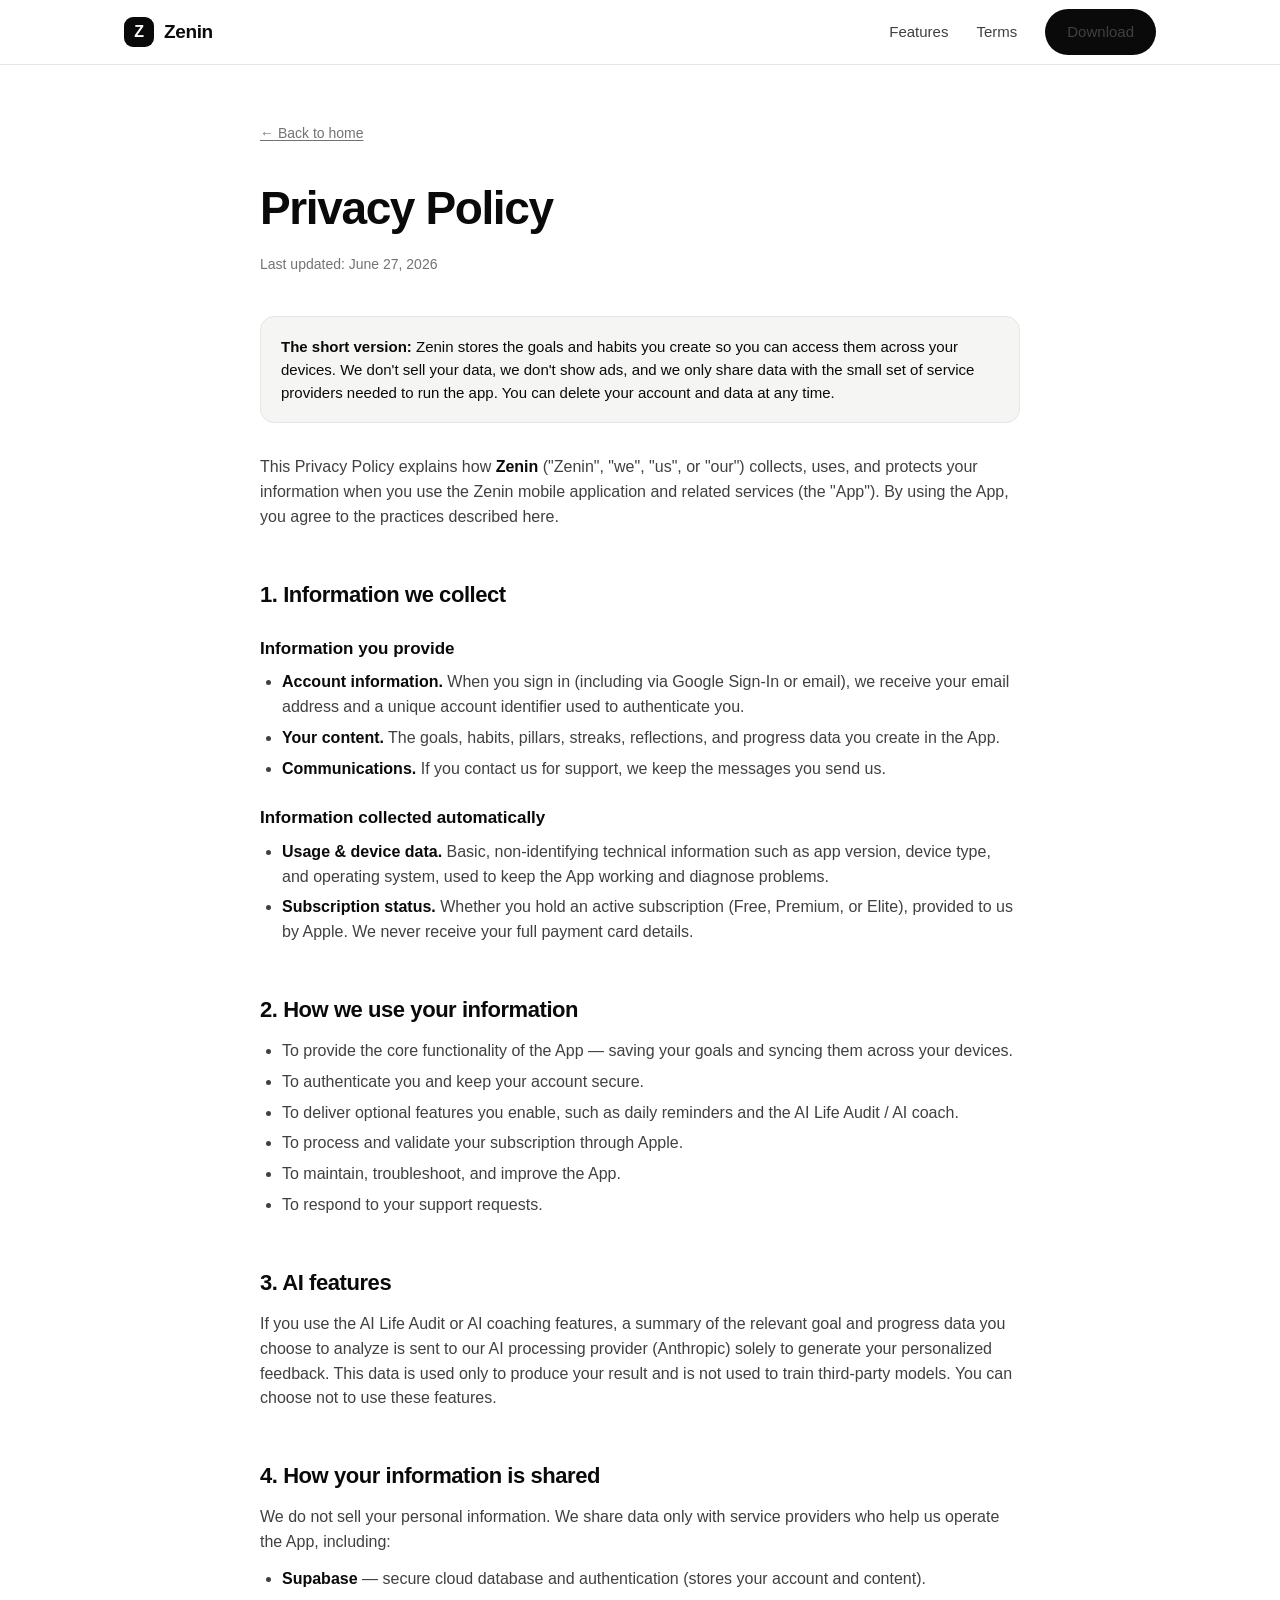
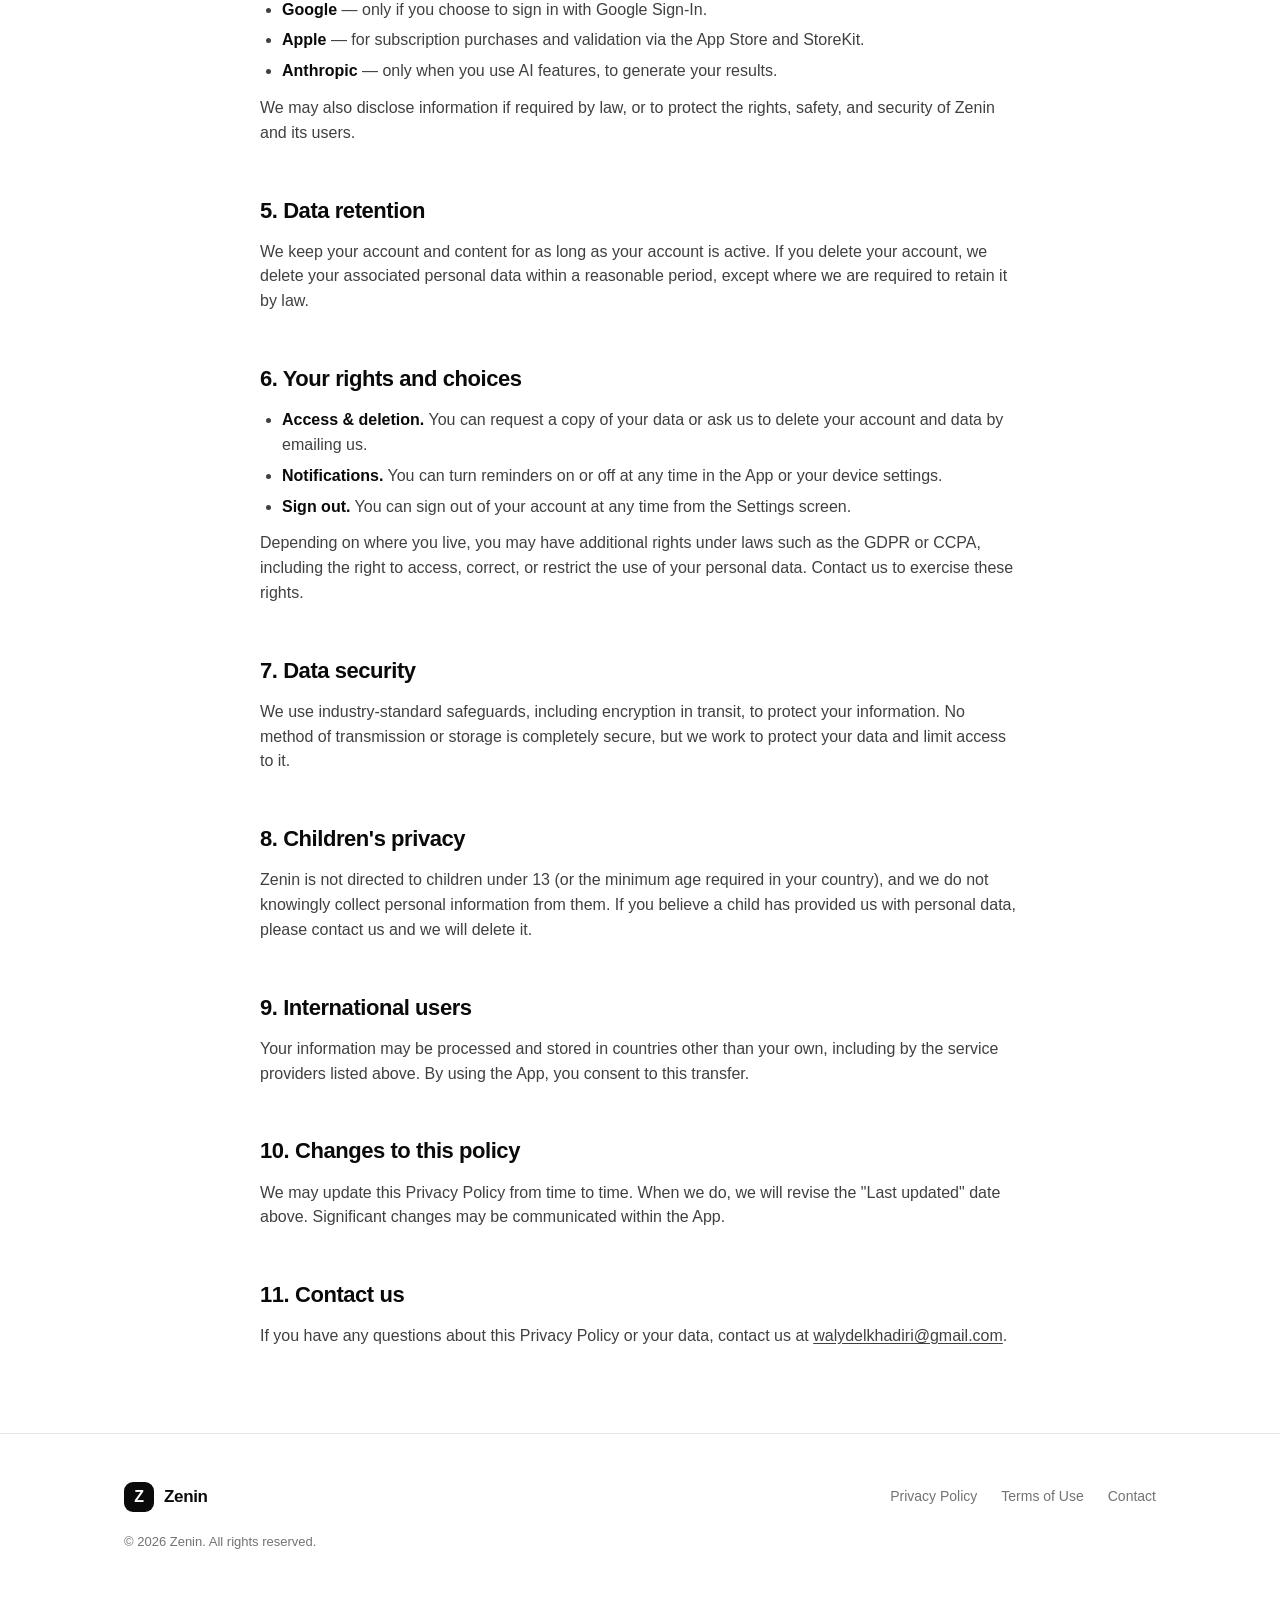
==== privacy/index.html @ 1c0e3bfd "Clean URLs (/privacy, /terms) + CNAME for zenin.app" ====
<!DOCTYPE html>
<html lang="en">
<head>
    <meta charset="UTF-8">
    <meta name="viewport" content="width=device-width, initial-scale=1.0">
    <title>Privacy Policy — Zenin</title>
    <meta name="description" content="How Zenin collects, uses, and protects your data.">
    <link rel="stylesheet" href="../styles.css">
    <link rel="icon" href="data:image/svg+xml,<svg xmlns='http://www.w3.org/2000/svg' viewBox='0 0 100 100'><rect width='100' height='100' rx='22' fill='black'/><text x='50' y='70' font-size='62' font-family='Arial' font-weight='bold' fill='white' text-anchor='middle'>Z</text></svg>">
</head>
<body>

    <nav class="nav">
        <div class="wrap">
            <a class="brand" href="../"><span class="mark">Z</span> Zenin</a>
            <div class="nav-links">
                <a href="../#features">Features</a>
                <a href="../terms/">Terms</a>
                <a class="btn" href="../#download">Download</a>
            </div>
        </div>
    </nav>

    <main class="legal wrap">
        <a class="back" href="../">← Back to home</a>
        <h1>Privacy Policy</h1>
        <p class="updated">Last updated: June 27, 2026</p>

        <div class="tldr">
            <strong>The short version:</strong> Zenin stores the goals and habits you
            create so you can access them across your devices. We don't sell your data,
            we don't show ads, and we only share data with the small set of service
            providers needed to run the app. You can delete your account and data at any time.
        </div>

        <p>
            This Privacy Policy explains how <strong>Zenin</strong> ("Zenin", "we", "us", or
            "our") collects, uses, and protects your information when you use the Zenin
            mobile application and related services (the "App"). By using the App, you agree
            to the practices described here.
        </p>

        <h2>1. Information we collect</h2>

        <h3>Information you provide</h3>
        <ul>
            <li><strong>Account information.</strong> When you sign in (including via Google Sign-In or email), we receive your email address and a unique account identifier used to authenticate you.</li>
            <li><strong>Your content.</strong> The goals, habits, pillars, streaks, reflections, and progress data you create in the App.</li>
            <li><strong>Communications.</strong> If you contact us for support, we keep the messages you send us.</li>
        </ul>

        <h3>Information collected automatically</h3>
        <ul>
            <li><strong>Usage &amp; device data.</strong> Basic, non-identifying technical information such as app version, device type, and operating system, used to keep the App working and diagnose problems.</li>
            <li><strong>Subscription status.</strong> Whether you hold an active subscription (Free, Premium, or Elite), provided to us by Apple. We never receive your full payment card details.</li>
        </ul>

        <h2>2. How we use your information</h2>
        <ul>
            <li>To provide the core functionality of the App — saving your goals and syncing them across your devices.</li>
            <li>To authenticate you and keep your account secure.</li>
            <li>To deliver optional features you enable, such as daily reminders and the AI Life Audit / AI coach.</li>
            <li>To process and validate your subscription through Apple.</li>
            <li>To maintain, troubleshoot, and improve the App.</li>
            <li>To respond to your support requests.</li>
        </ul>

        <h2>3. AI features</h2>
        <p>
            If you use the AI Life Audit or AI coaching features, a summary of the relevant
            goal and progress data you choose to analyze is sent to our AI processing provider
            (Anthropic) solely to generate your personalized feedback. This data is used only
            to produce your result and is not used to train third-party models. You can choose
            not to use these features.
        </p>

        <h2>4. How your information is shared</h2>
        <p>We do not sell your personal information. We share data only with service providers who help us operate the App, including:</p>
        <ul>
            <li><strong>Supabase</strong> — secure cloud database and authentication (stores your account and content).</li>
            <li><strong>Google</strong> — only if you choose to sign in with Google Sign-In.</li>
            <li><strong>Apple</strong> — for subscription purchases and validation via the App Store and StoreKit.</li>
            <li><strong>Anthropic</strong> — only when you use AI features, to generate your results.</li>
        </ul>
        <p>
            We may also disclose information if required by law, or to protect the rights,
            safety, and security of Zenin and its users.
        </p>

        <h2>5. Data retention</h2>
        <p>
            We keep your account and content for as long as your account is active. If you
            delete your account, we delete your associated personal data within a reasonable
            period, except where we are required to retain it by law.
        </p>

        <h2>6. Your rights and choices</h2>
        <ul>
            <li><strong>Access &amp; deletion.</strong> You can request a copy of your data or ask us to delete your account and data by emailing us.</li>
            <li><strong>Notifications.</strong> You can turn reminders on or off at any time in the App or your device settings.</li>
            <li><strong>Sign out.</strong> You can sign out of your account at any time from the Settings screen.</li>
        </ul>
        <p>
            Depending on where you live, you may have additional rights under laws such as the
            GDPR or CCPA, including the right to access, correct, or restrict the use of your
            personal data. Contact us to exercise these rights.
        </p>

        <h2>7. Data security</h2>
        <p>
            We use industry-standard safeguards, including encryption in transit, to protect
            your information. No method of transmission or storage is completely secure, but we
            work to protect your data and limit access to it.
        </p>

        <h2>8. Children's privacy</h2>
        <p>
            Zenin is not directed to children under 13 (or the minimum age required in your
            country), and we do not knowingly collect personal information from them. If you
            believe a child has provided us with personal data, please contact us and we will
            delete it.
        </p>

        <h2>9. International users</h2>
        <p>
            Your information may be processed and stored in countries other than your own,
            including by the service providers listed above. By using the App, you consent to
            this transfer.
        </p>

        <h2>10. Changes to this policy</h2>
        <p>
            We may update this Privacy Policy from time to time. When we do, we will revise the
            "Last updated" date above. Significant changes may be communicated within the App.
        </p>

        <h2>11. Contact us</h2>
        <p>
            If you have any questions about this Privacy Policy or your data, contact us at
            <a href="mailto:walydelkhadiri@gmail.com">walydelkhadiri@gmail.com</a>.
        </p>
    </main>

    <footer class="footer">
        <div class="wrap">
            <a class="brand" href="../"><span class="mark">Z</span> Zenin</a>
            <div class="footer-links">
                <a href="../privacy/">Privacy Policy</a>
                <a href="../terms/">Terms of Use</a>
                <a href="mailto:walydelkhadiri@gmail.com">Contact</a>
            </div>
            <div class="copy">© 2026 Zenin. All rights reserved.</div>
        </div>
    </footer>

</body>
</html>
---- styles.css ----
/* ============================================================
   Zenin — marketing & legal site
   Aesthetic: minimal black & white premium, Cal-AI-style layout
   ============================================================ */

:root {
    --bg:            #ffffff;
    --bg-soft:       #f5f5f4;
    --bg-card:       #ffffff;
    --ink:           #0a0a0a;
    --ink-soft:      #404040;
    --ink-mute:      #737373;
    --line:          #e7e5e4;
    --radius:        24px;
    --radius-sm:     14px;
    --shadow:        0 1px 2px rgba(0,0,0,.04), 0 12px 32px rgba(0,0,0,.06);
    --maxw:          1080px;
    --font:          -apple-system, BlinkMacSystemFont, "SF Pro Display",
                     "Inter", "Helvetica Neue", Arial, sans-serif;
}

@media (prefers-color-scheme: dark) {
    :root {
        --bg:        #0a0a0a;
        --bg-soft:   #161615;
        --bg-card:   #161615;
        --ink:       #fafafa;
        --ink-soft:  #d4d4d4;
        --ink-mute:  #a3a3a3;
        --line:      #292929;
        --shadow:    0 1px 2px rgba(0,0,0,.4), 0 12px 32px rgba(0,0,0,.5);
    }
}

* { box-sizing: border-box; margin: 0; padding: 0; }

html { scroll-behavior: smooth; -webkit-text-size-adjust: 100%; }

body {
    font-family: var(--font);
    background: var(--bg);
    color: var(--ink);
    line-height: 1.55;
    -webkit-font-smoothing: antialiased;
    text-rendering: optimizeLegibility;
}

a { color: inherit; text-decoration: none; }

.wrap { max-width: var(--maxw); margin: 0 auto; padding: 0 24px; }

/* ---------- Nav ---------- */
.nav {
    position: sticky; top: 0; z-index: 50;
    backdrop-filter: saturate(180%) blur(20px);
    -webkit-backdrop-filter: saturate(180%) blur(20px);
    background: color-mix(in srgb, var(--bg) 80%, transparent);
    border-bottom: 1px solid var(--line);
}
.nav .wrap {
    display: flex; align-items: center; justify-content: space-between;
    height: 64px;
}
.brand {
    display: flex; align-items: center; gap: 10px;
    font-weight: 700; font-size: 19px; letter-spacing: -.02em;
}
.brand .mark {
    width: 30px; height: 30px; border-radius: 9px;
    background: var(--ink); color: var(--bg);
    display: grid; place-items: center;
    font-weight: 800; font-size: 16px;
}
.nav-links { display: flex; align-items: center; gap: 28px; }
.nav-links a { color: var(--ink-soft); font-size: 15px; font-weight: 500; }
.nav-links a:hover { color: var(--ink); }

/* ---------- Buttons ---------- */
.btn {
    display: inline-flex; align-items: center; gap: 8px;
    background: var(--ink); color: var(--bg);
    font-weight: 600; font-size: 15px;
    padding: 11px 22px; border-radius: 999px;
    transition: transform .15s ease, opacity .15s ease;
    white-space: nowrap;
}
.btn:hover { transform: translateY(-1px); opacity: .9; }
.btn-ghost {
    background: transparent; color: var(--ink);
    border: 1px solid var(--line);
}

/* ---------- Hero ---------- */
.hero { text-align: center; padding: 96px 0 64px; }
.eyebrow {
    display: inline-block; font-size: 13px; font-weight: 600;
    letter-spacing: .04em; text-transform: uppercase;
    color: var(--ink-mute);
    border: 1px solid var(--line); border-radius: 999px;
    padding: 6px 14px; margin-bottom: 28px;
}
.hero h1 {
    font-size: clamp(40px, 7vw, 76px);
    line-height: 1.02; letter-spacing: -.04em; font-weight: 800;
    margin-bottom: 22px;
}
.hero p.lead {
    font-size: clamp(17px, 2.4vw, 21px);
    color: var(--ink-soft); max-width: 620px; margin: 0 auto 36px;
}
.cta-row { display: flex; gap: 12px; justify-content: center; flex-wrap: wrap; }

/* ---------- Phone mock ---------- */
.phone-stage { margin: 64px auto 0; max-width: 320px; }
.phone {
    aspect-ratio: 9 / 19.5;
    border-radius: 44px;
    background: var(--ink);
    padding: 12px;
    box-shadow: var(--shadow);
}
.phone-screen {
    width: 100%; height: 100%;
    border-radius: 33px;
    background: var(--bg);
    border: 1px solid var(--line);
    display: flex; flex-direction: column;
    padding: 28px 20px; gap: 14px; overflow: hidden;
}
.ph-title { font-size: 13px; color: var(--ink-mute); font-weight: 600; }
.ph-h { font-size: 24px; font-weight: 800; letter-spacing: -.03em; }
.ph-card {
    background: var(--bg-soft); border-radius: var(--radius-sm);
    padding: 14px; display: flex; align-items: center; gap: 12px;
    font-size: 14px; font-weight: 600;
}
.ph-dot {
    width: 22px; height: 22px; border-radius: 7px;
    border: 2px solid var(--ink); flex: none;
}
.ph-dot.on { background: var(--ink); }
.ph-bar { height: 8px; border-radius: 99px; background: var(--bg-soft); overflow: hidden; }
.ph-bar > span { display: block; height: 100%; background: var(--ink); }

/* ---------- Sections ---------- */
section.block { padding: 72px 0; }
.section-head { text-align: center; max-width: 640px; margin: 0 auto 48px; }
.section-head h2 {
    font-size: clamp(28px, 4.5vw, 44px);
    letter-spacing: -.03em; font-weight: 800; margin-bottom: 14px;
}
.section-head p { color: var(--ink-soft); font-size: 18px; }

.grid {
    display: grid; grid-template-columns: repeat(3, 1fr); gap: 20px;
}
.card {
    background: var(--bg-card); border: 1px solid var(--line);
    border-radius: var(--radius); padding: 28px;
    box-shadow: var(--shadow);
}
.card .ic {
    width: 44px; height: 44px; border-radius: 12px;
    background: var(--ink); color: var(--bg);
    display: grid; place-items: center; font-size: 20px;
    margin-bottom: 18px;
}
.card h3 { font-size: 19px; letter-spacing: -.02em; margin-bottom: 8px; }
.card p { color: var(--ink-soft); font-size: 15px; }

/* ---------- CTA band ---------- */
.band {
    background: var(--ink); color: var(--bg);
    border-radius: var(--radius); text-align: center;
    padding: 64px 32px; margin: 24px 0;
}
.band h2 { font-size: clamp(28px, 4.5vw, 42px); letter-spacing: -.03em; margin-bottom: 16px; }
.band p { opacity: .8; font-size: 18px; margin-bottom: 28px; }
.band .btn { background: var(--bg); color: var(--ink); }

/* ---------- Footer ---------- */
.footer { border-top: 1px solid var(--line); padding: 48px 0; margin-top: 40px; }
.footer .wrap {
    display: flex; justify-content: space-between; align-items: center;
    flex-wrap: wrap; gap: 20px;
}
.footer .brand { font-size: 17px; }
.footer-links { display: flex; gap: 24px; flex-wrap: wrap; }
.footer-links a { color: var(--ink-mute); font-size: 14px; }
.footer-links a:hover { color: var(--ink); }
.copy { color: var(--ink-mute); font-size: 13px; width: 100%; }

/* ---------- Legal pages ---------- */
.legal { padding: 56px 0 32px; max-width: 760px; margin: 0 auto; }
.legal .back { font-size: 14px; color: var(--ink-mute); display: inline-block; margin-bottom: 28px; }
.legal .back:hover { color: var(--ink); }
.legal h1 { font-size: clamp(32px, 5vw, 46px); letter-spacing: -.03em; margin-bottom: 10px; }
.legal .updated { color: var(--ink-mute); font-size: 14px; margin-bottom: 40px; }
.legal h2 {
    font-size: 22px; letter-spacing: -.02em; margin: 40px 0 12px;
    padding-top: 8px;
}
.legal h3 { font-size: 17px; margin: 24px 0 8px; }
.legal p, .legal li { color: var(--ink-soft); font-size: 16px; margin-bottom: 12px; }
.legal ul { padding-left: 22px; margin-bottom: 12px; }
.legal li { margin-bottom: 6px; }
.legal a { text-decoration: underline; text-underline-offset: 2px; }
.legal strong { color: var(--ink); }
.legal .tldr {
    background: var(--bg-soft); border: 1px solid var(--line);
    border-radius: var(--radius-sm); padding: 18px 20px; margin-bottom: 32px;
    font-size: 15px;
}

/* ---------- Responsive ---------- */
@media (max-width: 820px) {
    .grid { grid-template-columns: 1fr; }
    .nav-links a:not(.btn) { display: none; }
    .hero { padding: 64px 0 40px; }
}
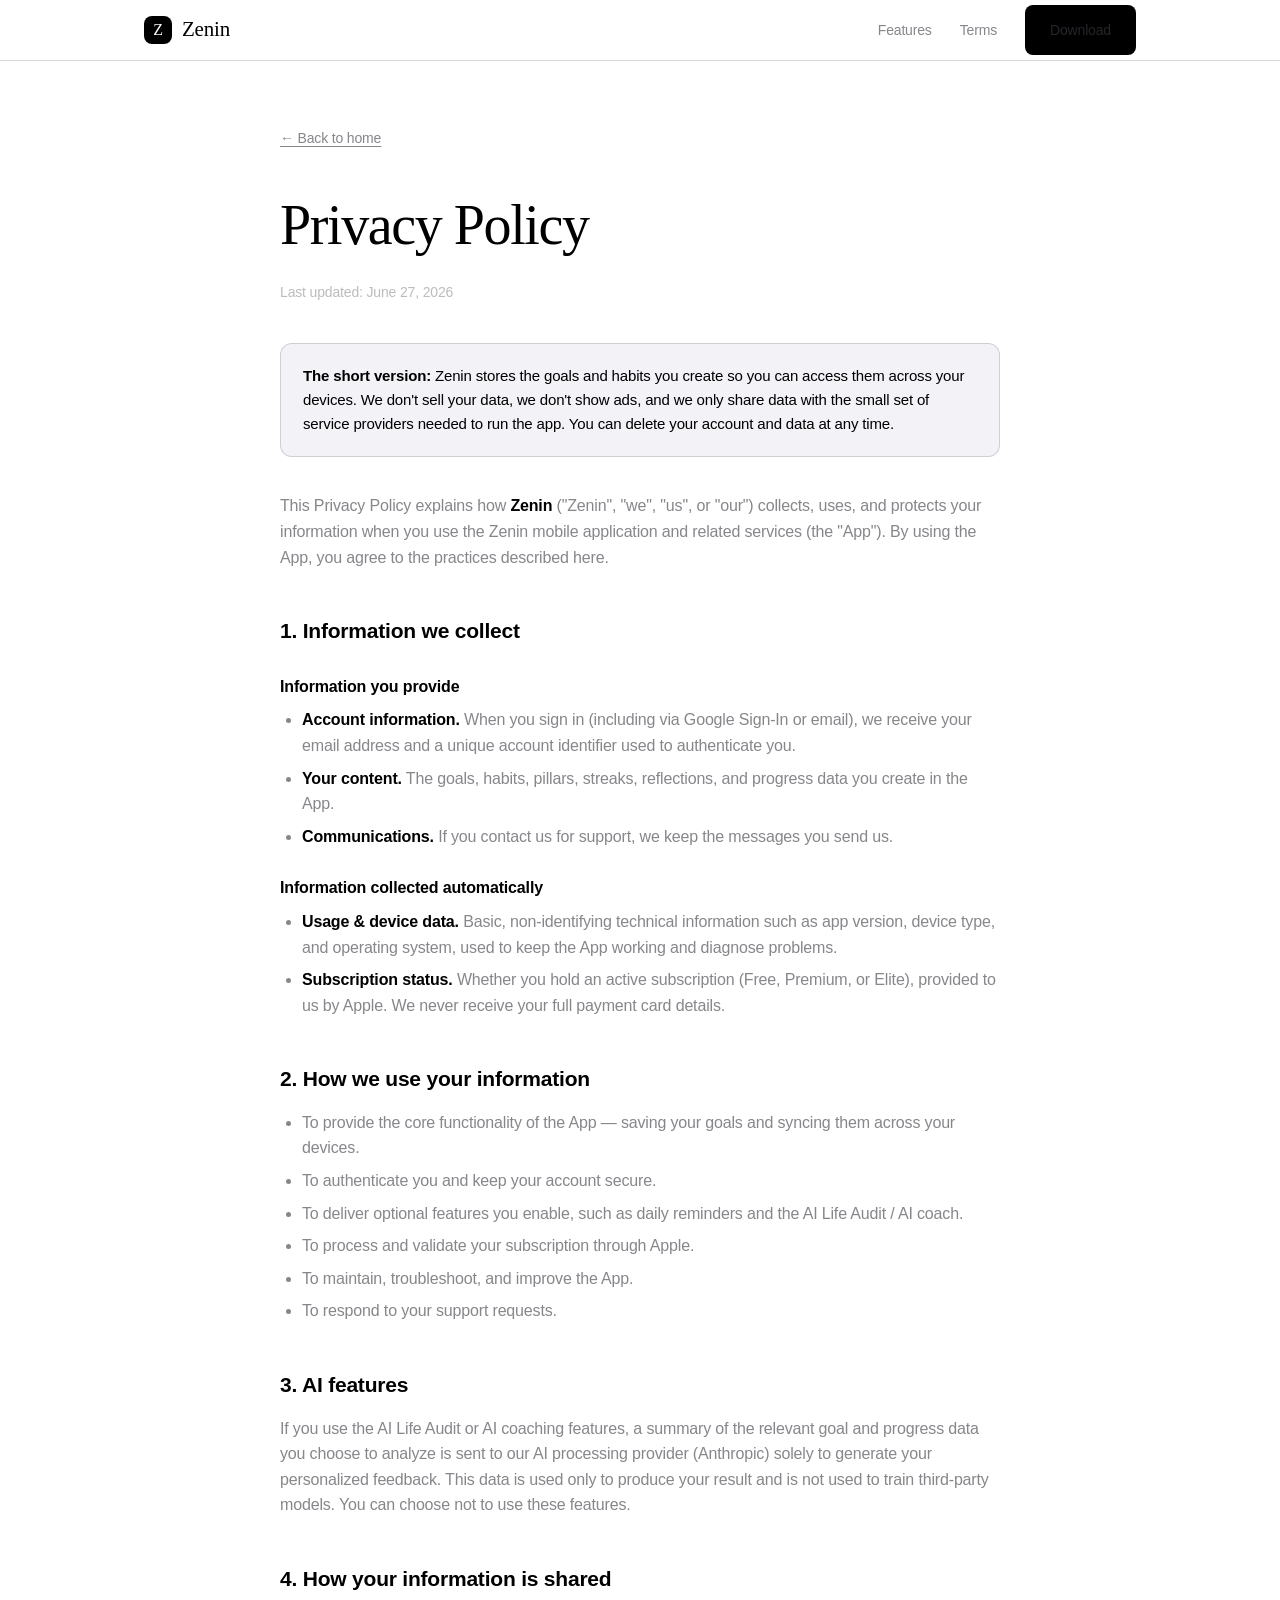
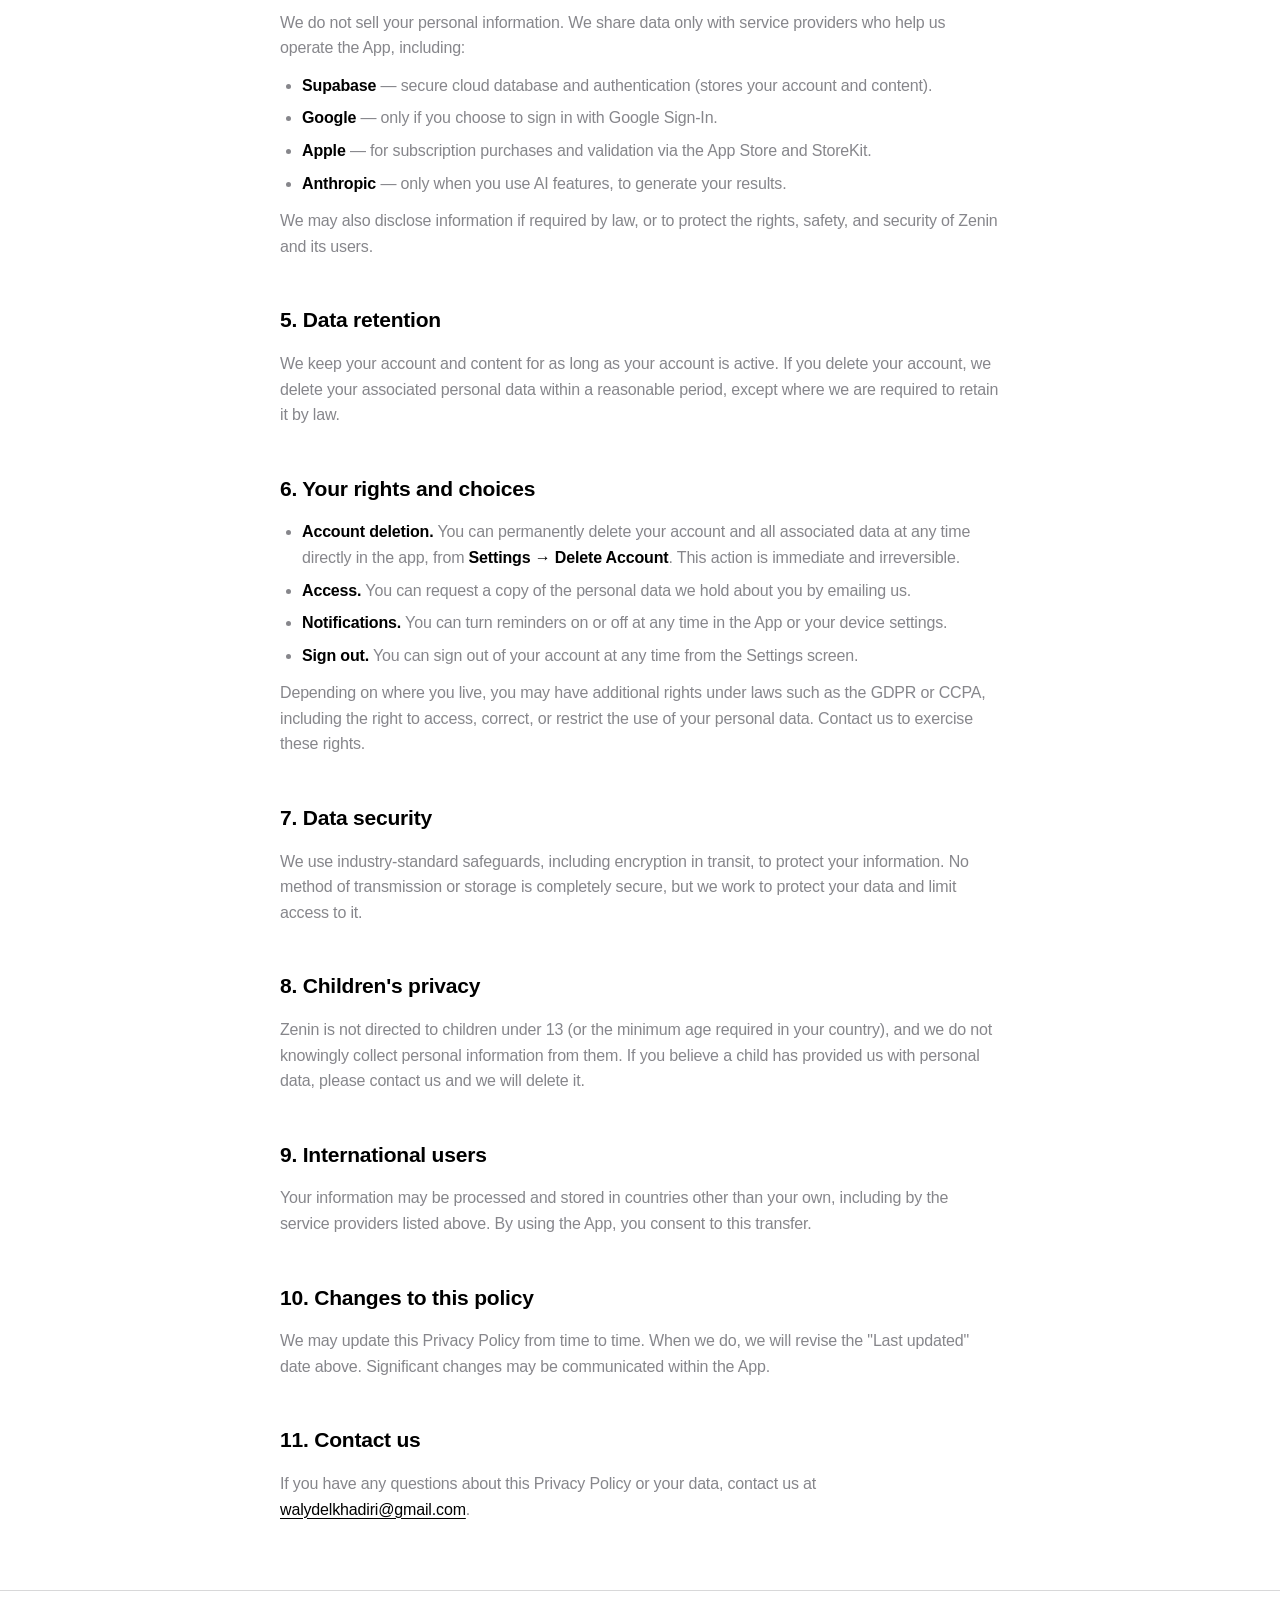
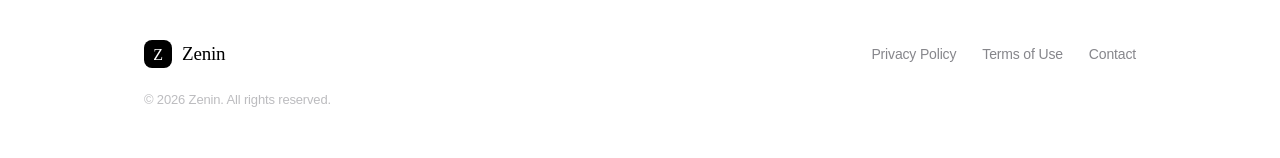
==== commit 5f576478: "Privacy: in-app account deletion (Settings → Delete Account)" ====
--- a/privacy/index.html
+++ b/privacy/index.html
@@ -96,7 +96,8 @@
 
         <h2>6. Your rights and choices</h2>
         <ul>
-            <li><strong>Access &amp; deletion.</strong> You can request a copy of your data or ask us to delete your account and data by emailing us.</li>
+            <li><strong>Account deletion.</strong> You can permanently delete your account and all associated data at any time directly in the app, from <strong>Settings → Delete Account</strong>. This action is immediate and irreversible.</li>
+            <li><strong>Access.</strong> You can request a copy of the personal data we hold about you by emailing us.</li>
             <li><strong>Notifications.</strong> You can turn reminders on or off at any time in the App or your device settings.</li>
             <li><strong>Sign out.</strong> You can sign out of your account at any time from the Settings screen.</li>
         </ul>
--- a/styles.css
+++ b/styles.css
@@ -1,34 +1,43 @@
 /* ============================================================
    Zenin — marketing & legal site
-   Aesthetic: minimal black & white premium, Cal-AI-style layout
+   Mirrors the in-app design system (LOTheme):
+   · serif ultra-thin display headings
+   · sans-serif light body
+   · monospace thin for numbers
+   · pure B&W, iOS semantic colors
+   · 12px cards, 8px buttons, hairline borders
    ============================================================ */
 
 :root {
-    --bg:            #ffffff;
-    --bg-soft:       #f5f5f4;
-    --bg-card:       #ffffff;
-    --ink:           #0a0a0a;
-    --ink-soft:      #404040;
-    --ink-mute:      #737373;
-    --line:          #e7e5e4;
-    --radius:        24px;
-    --radius-sm:     14px;
-    --shadow:        0 1px 2px rgba(0,0,0,.04), 0 12px 32px rgba(0,0,0,.06);
-    --maxw:          1080px;
-    --font:          -apple-system, BlinkMacSystemFont, "SF Pro Display",
-                     "Inter", "Helvetica Neue", Arial, sans-serif;
+    /* iOS semantic colors — light */
+    --bg:            #ffffff;   /* systemBackground */
+    --surface:       #f2f2f7;   /* secondarySystemBackground */
+    --surface-2:     #ffffff;   /* tertiarySystemBackground */
+    --border:        rgba(60,60,67,.20);   /* separator */
+    --ink:           #000000;   /* label */
+    --ink-2:         rgba(60,60,67,.62);    /* secondaryLabel */
+    --ink-3:         rgba(60,60,67,.34);    /* tertiaryLabel */
+
+    --radius-card:   12px;
+    --radius-btn:    8px;
+    --radius-tag:    100px;
+
+    --maxw:          1040px;
+
+    --serif:  ui-serif, "New York", "Iowan Old Style", Georgia, "Times New Roman", serif;
+    --sans:   -apple-system, BlinkMacSystemFont, "SF Pro Text", "Helvetica Neue", Arial, sans-serif;
+    --mono:   ui-monospace, "SF Mono", "JetBrains Mono", Menlo, monospace;
 }
 
 @media (prefers-color-scheme: dark) {
     :root {
-        --bg:        #0a0a0a;
-        --bg-soft:   #161615;
-        --bg-card:   #161615;
-        --ink:       #fafafa;
-        --ink-soft:  #d4d4d4;
-        --ink-mute:  #a3a3a3;
-        --line:      #292929;
-        --shadow:    0 1px 2px rgba(0,0,0,.4), 0 12px 32px rgba(0,0,0,.5);
+        --bg:        #000000;
+        --surface:   #1c1c1e;
+        --surface-2: #2c2c2e;
+        --border:    rgba(84,84,88,.55);
+        --ink:       #ffffff;
+        --ink-2:     rgba(235,235,245,.62);
+        --ink-3:     rgba(235,235,245,.32);
     }
 }
 
@@ -37,10 +46,12 @@
 html { scroll-behavior: smooth; -webkit-text-size-adjust: 100%; }
 
 body {
-    font-family: var(--font);
+    font-family: var(--sans);
+    font-weight: 300;                 /* body = light */
     background: var(--bg);
     color: var(--ink);
-    line-height: 1.55;
+    line-height: 1.6;
+    letter-spacing: -.01em;
     -webkit-font-smoothing: antialiased;
     text-rendering: optimizeLegibility;
 }
@@ -48,173 +59,161 @@
 a { color: inherit; text-decoration: none; }
 
 .wrap { max-width: var(--maxw); margin: 0 auto; padding: 0 24px; }
+
+/* serif display utility */
+.serif { font-family: var(--serif); font-weight: 200; letter-spacing: -.02em; }
 
 /* ---------- Nav ---------- */
 .nav {
     position: sticky; top: 0; z-index: 50;
     backdrop-filter: saturate(180%) blur(20px);
     -webkit-backdrop-filter: saturate(180%) blur(20px);
-    background: color-mix(in srgb, var(--bg) 80%, transparent);
-    border-bottom: 1px solid var(--line);
-}
-.nav .wrap {
-    display: flex; align-items: center; justify-content: space-between;
-    height: 64px;
-}
+    background: color-mix(in srgb, var(--bg) 72%, transparent);
+    border-bottom: .5px solid var(--border);
+}
+.nav .wrap { display: flex; align-items: center; justify-content: space-between; height: 60px; }
 .brand {
     display: flex; align-items: center; gap: 10px;
-    font-weight: 700; font-size: 19px; letter-spacing: -.02em;
+    font-family: var(--serif); font-weight: 300; font-size: 21px; letter-spacing: -.01em;
 }
 .brand .mark {
-    width: 30px; height: 30px; border-radius: 9px;
+    width: 28px; height: 28px; border-radius: var(--radius-btn);
     background: var(--ink); color: var(--bg);
     display: grid; place-items: center;
-    font-weight: 800; font-size: 16px;
+    font-family: var(--serif); font-weight: 300; font-size: 16px;
 }
 .nav-links { display: flex; align-items: center; gap: 28px; }
-.nav-links a { color: var(--ink-soft); font-size: 15px; font-weight: 500; }
+.nav-links a { color: var(--ink-2); font-size: 14px; font-weight: 500; }
 .nav-links a:hover { color: var(--ink); }
 
-/* ---------- Buttons ---------- */
+/* ---------- Buttons (rectangular, 8px — like loButton) ---------- */
 .btn {
-    display: inline-flex; align-items: center; gap: 8px;
-    background: var(--ink); color: var(--bg);
-    font-weight: 600; font-size: 15px;
-    padding: 11px 22px; border-radius: 999px;
-    transition: transform .15s ease, opacity .15s ease;
-    white-space: nowrap;
-}
-.btn:hover { transform: translateY(-1px); opacity: .9; }
-.btn-ghost {
-    background: transparent; color: var(--ink);
-    border: 1px solid var(--line);
+    display: inline-flex; align-items: center; justify-content: center; gap: 8px;
+    font-family: var(--sans); font-weight: 500; font-size: 15px;
+    background: var(--ink); color: var(--bg);
+    padding: 13px 24px; border-radius: var(--radius-btn);
+    border: .5px solid transparent;
+    transition: opacity .2s ease;
+}
+.btn:hover { opacity: .82; }
+.btn-secondary {
+    background: var(--surface); color: var(--ink);
+    border: .5px solid var(--border);
 }
 
 /* ---------- Hero ---------- */
-.hero { text-align: center; padding: 96px 0 64px; }
+.hero { text-align: center; padding: 104px 0 56px; }
 .eyebrow {
-    display: inline-block; font-size: 13px; font-weight: 600;
-    letter-spacing: .04em; text-transform: uppercase;
-    color: var(--ink-mute);
-    border: 1px solid var(--line); border-radius: 999px;
-    padding: 6px 14px; margin-bottom: 28px;
+    display: inline-block; font-family: var(--sans);
+    font-size: 12px; font-weight: 500; letter-spacing: .12em; text-transform: uppercase;
+    color: var(--ink-2);
+    border: .5px solid var(--border); border-radius: var(--radius-tag);
+    padding: 6px 15px; margin-bottom: 32px;
 }
 .hero h1 {
-    font-size: clamp(40px, 7vw, 76px);
-    line-height: 1.02; letter-spacing: -.04em; font-weight: 800;
-    margin-bottom: 22px;
+    font-family: var(--serif); font-weight: 200;
+    font-size: clamp(44px, 8vw, 88px); line-height: 1.04; letter-spacing: -.03em;
+    margin-bottom: 26px;
 }
 .hero p.lead {
-    font-size: clamp(17px, 2.4vw, 21px);
-    color: var(--ink-soft); max-width: 620px; margin: 0 auto 36px;
+    font-size: clamp(17px, 2.2vw, 20px); font-weight: 300;
+    color: var(--ink-2); max-width: 560px; margin: 0 auto 38px;
 }
 .cta-row { display: flex; gap: 12px; justify-content: center; flex-wrap: wrap; }
 
 /* ---------- Phone mock ---------- */
-.phone-stage { margin: 64px auto 0; max-width: 320px; }
+.phone-stage { margin: 72px auto 0; max-width: 300px; }
 .phone {
-    aspect-ratio: 9 / 19.5;
-    border-radius: 44px;
-    background: var(--ink);
-    padding: 12px;
-    box-shadow: var(--shadow);
+    aspect-ratio: 9 / 19.5; border-radius: 46px;
+    background: var(--ink); padding: 11px;
+    box-shadow: 0 30px 80px rgba(0,0,0,.18);
 }
 .phone-screen {
-    width: 100%; height: 100%;
-    border-radius: 33px;
-    background: var(--bg);
-    border: 1px solid var(--line);
-    display: flex; flex-direction: column;
-    padding: 28px 20px; gap: 14px; overflow: hidden;
-}
-.ph-title { font-size: 13px; color: var(--ink-mute); font-weight: 600; }
-.ph-h { font-size: 24px; font-weight: 800; letter-spacing: -.03em; }
+    width: 100%; height: 100%; border-radius: 36px;
+    background: var(--bg); border: .5px solid var(--border);
+    display: flex; flex-direction: column; padding: 30px 20px; gap: 12px; overflow: hidden;
+}
+.ph-eyebrow { font-family: var(--sans); font-size: 11px; font-weight: 500; letter-spacing: .1em; color: var(--ink-3); text-transform: uppercase; }
+.ph-h { font-family: var(--serif); font-weight: 200; font-size: 30px; letter-spacing: -.02em; margin-bottom: 4px; }
 .ph-card {
-    background: var(--bg-soft); border-radius: var(--radius-sm);
-    padding: 14px; display: flex; align-items: center; gap: 12px;
-    font-size: 14px; font-weight: 600;
-}
-.ph-dot {
-    width: 22px; height: 22px; border-radius: 7px;
-    border: 2px solid var(--ink); flex: none;
-}
+    background: var(--surface); border-radius: var(--radius-card);
+    border: .5px solid var(--border);
+    padding: 13px 14px; display: flex; align-items: center; gap: 12px;
+    font-size: 14px; font-weight: 400;
+}
+.ph-dot { width: 20px; height: 20px; border-radius: 6px; border: 1.5px solid var(--ink); flex: none; }
 .ph-dot.on { background: var(--ink); }
-.ph-bar { height: 8px; border-radius: 99px; background: var(--bg-soft); overflow: hidden; }
+.ph-metric { display: flex; align-items: baseline; justify-content: space-between; margin-top: 4px; }
+.ph-metric span:first-child { font-family: var(--sans); font-size: 11px; font-weight: 500; letter-spacing: .1em; color: var(--ink-3); text-transform: uppercase; }
+.ph-metric span:last-child { font-family: var(--mono); font-weight: 200; font-size: 26px; letter-spacing: -.02em; }
+.ph-bar { height: 6px; border-radius: 99px; background: var(--surface); overflow: hidden; }
 .ph-bar > span { display: block; height: 100%; background: var(--ink); }
 
 /* ---------- Sections ---------- */
-section.block { padding: 72px 0; }
-.section-head { text-align: center; max-width: 640px; margin: 0 auto 48px; }
+section.block { padding: 80px 0; }
+.section-head { text-align: center; max-width: 620px; margin: 0 auto 52px; }
 .section-head h2 {
-    font-size: clamp(28px, 4.5vw, 44px);
-    letter-spacing: -.03em; font-weight: 800; margin-bottom: 14px;
-}
-.section-head p { color: var(--ink-soft); font-size: 18px; }
-
-.grid {
-    display: grid; grid-template-columns: repeat(3, 1fr); gap: 20px;
-}
+    font-family: var(--serif); font-weight: 200;
+    font-size: clamp(32px, 5vw, 52px); letter-spacing: -.025em; margin-bottom: 16px;
+}
+.section-head p { color: var(--ink-2); font-size: 18px; font-weight: 300; }
+
+.grid { display: grid; grid-template-columns: repeat(3, 1fr); gap: 16px; }
 .card {
-    background: var(--bg-card); border: 1px solid var(--line);
-    border-radius: var(--radius); padding: 28px;
-    box-shadow: var(--shadow);
+    background: var(--surface); border: .5px solid var(--border);
+    border-radius: var(--radius-card); padding: 28px;
 }
 .card .ic {
-    width: 44px; height: 44px; border-radius: 12px;
-    background: var(--ink); color: var(--bg);
-    display: grid; place-items: center; font-size: 20px;
-    margin-bottom: 18px;
-}
-.card h3 { font-size: 19px; letter-spacing: -.02em; margin-bottom: 8px; }
-.card p { color: var(--ink-soft); font-size: 15px; }
+    width: 40px; height: 40px; border-radius: var(--radius-btn);
+    background: var(--ink); color: var(--bg);
+    display: grid; place-items: center; font-size: 18px; font-weight: 300;
+    margin-bottom: 20px;
+}
+.card .ic.num { font-family: var(--serif); font-size: 20px; }
+.card h3 { font-family: var(--sans); font-size: 18px; font-weight: 500; letter-spacing: -.01em; margin-bottom: 8px; }
+.card p { color: var(--ink-2); font-size: 15px; font-weight: 300; }
 
 /* ---------- CTA band ---------- */
 .band {
     background: var(--ink); color: var(--bg);
-    border-radius: var(--radius); text-align: center;
-    padding: 64px 32px; margin: 24px 0;
-}
-.band h2 { font-size: clamp(28px, 4.5vw, 42px); letter-spacing: -.03em; margin-bottom: 16px; }
-.band p { opacity: .8; font-size: 18px; margin-bottom: 28px; }
+    border-radius: var(--radius-card); text-align: center;
+    padding: 72px 32px; margin: 16px 0;
+}
+.band h2 { font-family: var(--serif); font-weight: 200; font-size: clamp(32px, 5vw, 50px); letter-spacing: -.025em; margin-bottom: 16px; }
+.band p { opacity: .72; font-size: 18px; font-weight: 300; margin-bottom: 30px; }
 .band .btn { background: var(--bg); color: var(--ink); }
 
 /* ---------- Footer ---------- */
-.footer { border-top: 1px solid var(--line); padding: 48px 0; margin-top: 40px; }
-.footer .wrap {
-    display: flex; justify-content: space-between; align-items: center;
-    flex-wrap: wrap; gap: 20px;
-}
-.footer .brand { font-size: 17px; }
-.footer-links { display: flex; gap: 24px; flex-wrap: wrap; }
-.footer-links a { color: var(--ink-mute); font-size: 14px; }
+.footer { border-top: .5px solid var(--border); padding: 48px 0; margin-top: 32px; }
+.footer .wrap { display: flex; justify-content: space-between; align-items: center; flex-wrap: wrap; gap: 20px; }
+.footer .brand { font-size: 19px; }
+.footer-links { display: flex; gap: 26px; flex-wrap: wrap; }
+.footer-links a { color: var(--ink-2); font-size: 14px; font-weight: 400; }
 .footer-links a:hover { color: var(--ink); }
-.copy { color: var(--ink-mute); font-size: 13px; width: 100%; }
+.copy { color: var(--ink-3); font-size: 13px; width: 100%; font-weight: 400; }
 
 /* ---------- Legal pages ---------- */
-.legal { padding: 56px 0 32px; max-width: 760px; margin: 0 auto; }
-.legal .back { font-size: 14px; color: var(--ink-mute); display: inline-block; margin-bottom: 28px; }
+.legal { padding: 64px 0 24px; max-width: 720px; margin: 0 auto; }
+.legal .back { font-size: 14px; color: var(--ink-2); display: inline-block; margin-bottom: 32px; font-weight: 400; }
 .legal .back:hover { color: var(--ink); }
-.legal h1 { font-size: clamp(32px, 5vw, 46px); letter-spacing: -.03em; margin-bottom: 10px; }
-.legal .updated { color: var(--ink-mute); font-size: 14px; margin-bottom: 40px; }
-.legal h2 {
-    font-size: 22px; letter-spacing: -.02em; margin: 40px 0 12px;
-    padding-top: 8px;
-}
-.legal h3 { font-size: 17px; margin: 24px 0 8px; }
-.legal p, .legal li { color: var(--ink-soft); font-size: 16px; margin-bottom: 12px; }
+.legal h1 { font-family: var(--serif); font-weight: 200; font-size: clamp(38px, 6vw, 56px); letter-spacing: -.025em; margin-bottom: 10px; }
+.legal .updated { color: var(--ink-3); font-size: 14px; margin-bottom: 40px; font-weight: 400; }
+.legal h2 { font-family: var(--sans); font-size: 21px; font-weight: 600; letter-spacing: -.01em; margin: 44px 0 14px; }
+.legal h3 { font-family: var(--sans); font-size: 16px; font-weight: 600; margin: 26px 0 8px; }
+.legal p, .legal li { color: var(--ink-2); font-size: 16px; font-weight: 300; margin-bottom: 12px; }
 .legal ul { padding-left: 22px; margin-bottom: 12px; }
-.legal li { margin-bottom: 6px; }
-.legal a { text-decoration: underline; text-underline-offset: 2px; }
-.legal strong { color: var(--ink); }
+.legal li { margin-bottom: 7px; }
+.legal a { color: var(--ink); text-decoration: underline; text-underline-offset: 3px; text-decoration-thickness: .5px; }
+.legal strong { color: var(--ink); font-weight: 600; }
 .legal .tldr {
-    background: var(--bg-soft); border: 1px solid var(--line);
-    border-radius: var(--radius-sm); padding: 18px 20px; margin-bottom: 32px;
-    font-size: 15px;
+    background: var(--surface); border: .5px solid var(--border);
+    border-radius: var(--radius-card); padding: 20px 22px; margin-bottom: 36px;
+    font-size: 15px; font-weight: 300;
 }
 
 /* ---------- Responsive ---------- */
 @media (max-width: 820px) {
     .grid { grid-template-columns: 1fr; }
     .nav-links a:not(.btn) { display: none; }
-    .hero { padding: 64px 0 40px; }
-}
+    .hero { padding: 72px 0 40px; }
+}
